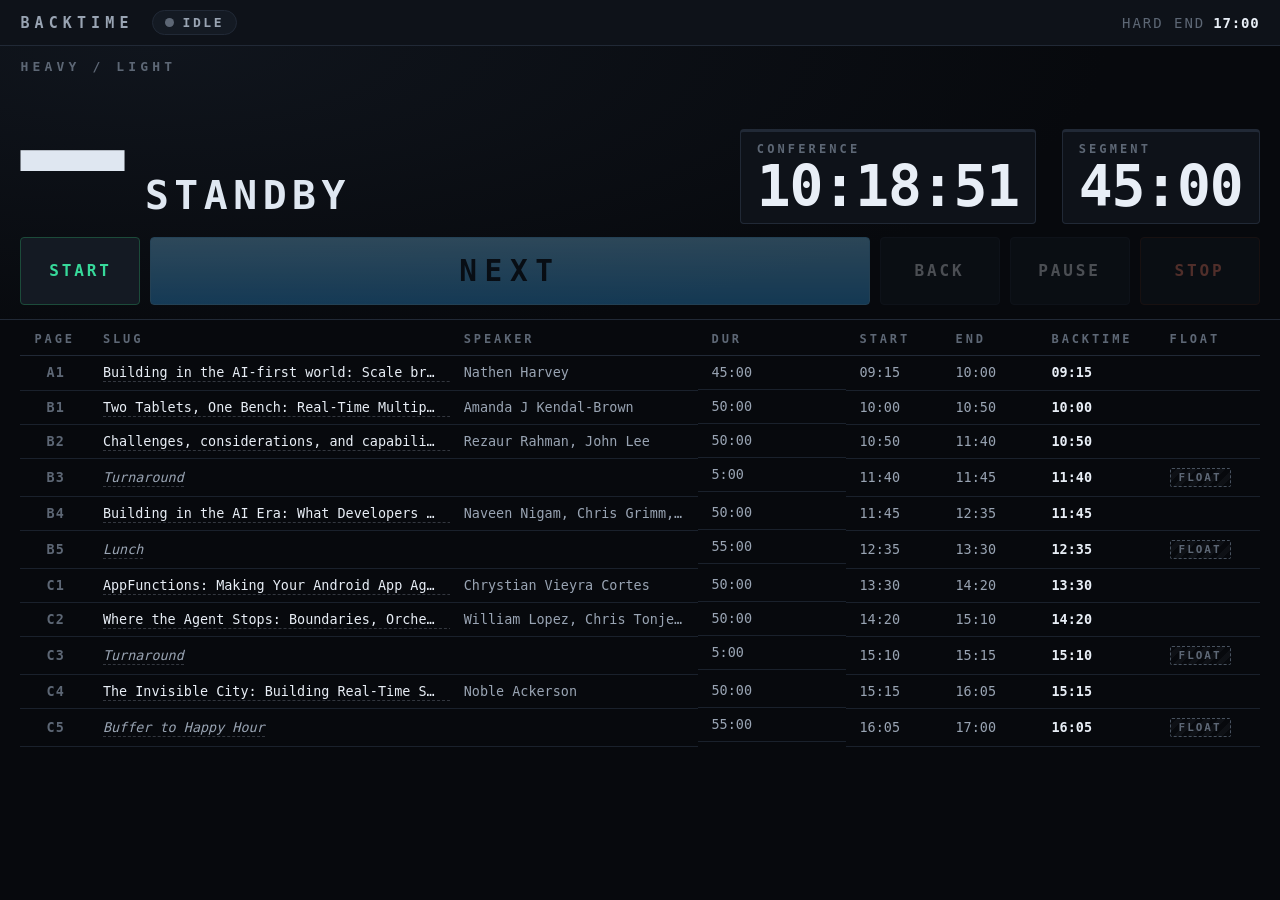
==== index.html @ 15c0866e "Backtime: live run-of-show timing tool for DevFest DC A rundown that back-times from a hard stop and" ====
<!doctype html>
<html lang="en">
<head>
<meta charset="utf-8">
<meta name="viewport" content="width=device-width, initial-scale=1">
<title>Backtime — Live</title>
<link rel="stylesheet" href="app.css">
</head>
<body>

<div class="app">

  <!-- ------------------------------------------------------------ header -->
  <header class="topbar">
    <span class="brand">BACKTIME</span>
    <span class="status-pill" id="status-pill" data-status="idle">IDLE</span>
    <span class="topbar-spacer"></span>
    <span class="hard-end">HARD END<b>17:00</b></span>
  </header>

  <!-- ------------------------------------------------------------- stage -->
  <section class="stage">
    <div class="stage-top">

      <!-- the number a producer reads from across the room -->
      <div class="readout-block">
        <div class="readout-label-row"><span class="eyebrow">HEAVY / LIGHT</span></div>
        <div class="readout" id="readout" data-state="ONTIME">
          <span class="readout-value" id="readout-value">0:00</span>
          <span class="readout-state" id="readout-state">ON TIME</span>
        </div>
      </div>

      <!-- two clocks; negative means over, and they never stop at zero -->
      <div class="clocks">
        <div class="clock" id="clock-conference">
          <div class="clock-head">
            <span class="clock-name">CONFERENCE</span>
            <span class="clock-flag" id="clock-conference-flag" hidden>OVER</span>
          </div>
          <div class="clock-value" id="clock-conference-value">0:00:00</div>
        </div>
        <div class="clock" id="clock-segment">
          <div class="clock-head">
            <span class="clock-name">SEGMENT</span>
            <span class="clock-flag" id="clock-segment-flag" hidden>OVER</span>
          </div>
          <div class="clock-value" id="clock-segment-value">0:00</div>
        </div>
      </div>

    </div>

    <!-- only rendered when vm.recommendation is non-null -->
    <div class="recommendation" id="recommendation" hidden>
      <span class="recommendation-tag" id="recommendation-tag">CUT</span>
      <span class="recommendation-text" id="recommendation-text"></span>
    </div>

    <!-- transport: NEXT is the only control touched while running -->
    <div class="transport">
      <button class="btn btn-go"      id="btn-start" type="button">START</button>
      <button class="btn btn-primary" id="btn-next"  type="button">NEXT</button>
      <button class="btn"             id="btn-back"  type="button">BACK</button>
      <button class="btn"             id="btn-pause" type="button">PAUSE</button>
      <button class="btn btn-danger"  id="btn-stop"  type="button">STOP</button>
    </div>
  </section>

  <!-- ----------------------------------------------------------- rundown -->
  <section class="rundown">
    <table>
      <colgroup>
        <col class="col-page"><col class="col-slug"><col class="col-speaker">
        <col class="col-dur"><col class="col-time"><col class="col-time">
        <col class="col-backtime"><col class="col-float">
      </colgroup>
      <thead>
        <tr>
          <th class="col-page">PAGE</th>
          <th class="col-slug">SLUG</th>
          <th class="col-speaker">SPEAKER</th>
          <th class="col-dur">DUR</th>
          <th class="col-time">START</th>
          <th class="col-time">END</th>
          <th class="col-backtime">BACKTIME</th>
          <th class="col-float">FLOAT</th>
        </tr>
      </thead>
      <tbody id="rundown-body"></tbody>
    </table>
  </section>

</div>

<!-- ---------------------------------------------------------- slug editor -->
<div class="editor-backdrop" id="editor-backdrop" hidden>
  <div class="editor" role="dialog" aria-modal="true" aria-labelledby="editor-title">
    <div class="editor-head">
      <div class="editor-page" id="editor-page">A1</div>
      <h2 class="editor-title" id="editor-title"></h2>
    </div>
    <div class="editor-body">
      <div class="field-label">DESCRIPTION</div>
      <textarea id="editor-text" spellcheck="false"></textarea>
      <div class="field-label" style="margin-top:20px">SPEAKER BIO &mdash; READ ONLY</div>
      <div class="editor-bio" id="editor-bio"></div>
    </div>
    <div class="editor-foot">
      <span class="shortcut-hint"><kbd>Esc</kbd> close &nbsp;&middot;&nbsp; <kbd>&#8984;</kbd><kbd>&#9166;</kbd> save</span>
      <span class="editor-foot-spacer"></span>
      <button class="btn" id="btn-editor-cancel" type="button">CANCEL</button>
      <button class="btn btn-go" id="btn-editor-save" type="button">SAVE</button>
    </div>
  </div>
</div>

<script src="bundle.js"></script>
<script>
/* ==========================================================================
   Backtime — presentation layer.

   THE RULE FOR THIS FILE: it contains zero timing logic. No Date math, no
   duration arithmetic, no back-timing, no delta, no float solving, no
   interval driving real time. Every string below arrives pre-formatted in
   the view model. If you find yourself computing a time here, it belongs
   in lib/timing.js instead.
   ========================================================================== */

/* ------------------------------------------------------------ view model --
   render(vm) takes exactly this shape:

   {
     status: 'idle' | 'running' | 'paused' | 'stopped',
     readout: { text: string, label: string, state: 'HEAVY'|'LIGHT'|'ONTIME' },
     conferenceClock: { text: string, negative: boolean },
     segmentClock:    { text: string, negative: boolean },
     recommendation: null | { sentence: string, covers: boolean },
     rows: Array<{
       page: string, slug: string, speaker: string,
       duration: string, start: string, end: string, backtime: string,
       isFloat: boolean, done: boolean, current: boolean,
       variance: string|null,                 // null unless done
       varianceState: 'over'|'under'|null
     }>,
     editor: null | { page, slug, description, speakerBio }
   }
   -------------------------------------------------------------------------- */

const DEMO_VM = {
  status: 'running',
  readout: { text: '+4:00', label: 'HEAVY', state: 'HEAVY' },
  conferenceClock: { text: '2:34:40', negative: false },
  segmentClock:    { text: '-1:20',   negative: true  },
  recommendation: {
    sentence: 'Drop "Turnaround" → you land at −1:00',
    covers: true
  },
  rows: [
    { page:'A1', slug:'Building in the AI-first world: Scale brilliance, not bottlenecks',
      speaker:'Nathen Harvey', duration:'45:00', start:'09:15', end:'10:00',
      backtime:'09:15', isFloat:false, done:true, current:false,
      variance:'+1:40', varianceState:'over' },
    { page:'B1', slug:'Two Tablets, One Bench: Real-Time Multiplayer at the Edge with Durable Objects and Workers AI',
      speaker:'Amanda J Kendal-Brown', duration:'50:00', start:'10:00', end:'10:50',
      backtime:'10:00', isFloat:false, done:true, current:false,
      variance:'−0:35', varianceState:'under' },
    { page:'B2', slug:'Challenges, considerations, and capabilities in building agentic systems',
      speaker:'Rezaur Rahman, John Lee', duration:'50:00', start:'10:50', end:'11:40',
      backtime:'10:50', isFloat:false, done:true, current:false,
      variance:'+2:10', varianceState:'over' },
    { page:'B3', slug:'Turnaround',
      speaker:'—', duration:'05:00', start:'11:40', end:'11:45',
      backtime:'11:40', isFloat:true, done:true, current:false,
      variance:'+0:25', varianceState:'over' },
    { page:'B4', slug:'Building in the AI Era: What Developers Need to Know About Agents',
      speaker:'Naveen Nigam, Chris Grimm, Andrew Chen', duration:'50:00', start:'11:45', end:'12:35',
      backtime:'11:45', isFloat:false, done:true, current:false,
      variance:'+1:20', varianceState:'over' },
    { page:'B5', slug:'Lunch',
      speaker:'—', duration:'55:00', start:'12:35', end:'13:30',
      backtime:'12:35', isFloat:true, done:true, current:false,
      variance:'−1:00', varianceState:'under' },
    { page:'C1', slug:'AppFunctions: Making Your Android App Agent-Ready',
      speaker:'Chrystian Vieyra Cortes', duration:'50:00', start:'13:30', end:'14:20',
      backtime:'13:30', isFloat:false, done:false, current:true,
      variance:null, varianceState:null },
    { page:'C2', slug:'Where the Agent Stops: Boundaries, Orchestration, and Legacy Systems',
      speaker:'William Lopez, Chris Tonjes, Grace Kim', duration:'50:00', start:'14:20', end:'15:10',
      backtime:'14:20', isFloat:false, done:false, current:false,
      variance:null, varianceState:null },
    { page:'C3', slug:'Turnaround',
      speaker:'—', duration:'05:00', start:'15:10', end:'15:15',
      backtime:'15:10', isFloat:true, done:false, current:false,
      variance:null, varianceState:null },
    { page:'C4', slug:'The Invisible City: Building Real-Time Spatial Agents',
      speaker:'Noble Ackerson', duration:'50:00', start:'15:15', end:'16:05',
      backtime:'15:15', isFloat:false, done:false, current:false,
      variance:null, varianceState:null },
    { page:'C5', slug:'Buffer to Happy Hour',
      speaker:'—', duration:'55:00', start:'16:05', end:'17:00',
      backtime:'16:05', isFloat:true, done:false, current:false,
      variance:null, varianceState:null }
  ],
  editor: null
};

/* ------------------------------------------------------------------- dom -- */

const $ = (id) => document.getElementById(id);

const el = {
  statusPill: $('status-pill'),
  readout: $('readout'),
  readoutValue: $('readout-value'),
  readoutState: $('readout-state'),
  confClock: $('clock-conference'),
  confValue: $('clock-conference-value'),
  confFlag: $('clock-conference-flag'),
  segClock: $('clock-segment'),
  segValue: $('clock-segment-value'),
  segFlag: $('clock-segment-flag'),
  rec: $('recommendation'),
  recTag: $('recommendation-tag'),
  recText: $('recommendation-text'),
  body: $('rundown-body'),
  backdrop: $('editor-backdrop'),
  editorPage: $('editor-page'),
  editorTitle: $('editor-title'),
  editorText: $('editor-text'),
  editorBio: $('editor-bio'),
  btnStart: $('btn-start'),
  btnNext: $('btn-next'),
  btnBack: $('btn-back'),
  btnPause: $('btn-pause'),
  btnStop: $('btn-stop')
};

/* Transport availability per status. Presentation only — the engine decides
   what each button actually does. hidden/disabled/label, nothing else. */
const TRANSPORT = {
  idle:    { start:{show:true,  on:true },  next:{on:false}, back:{on:false}, stop:{on:false}, pause:{on:false, label:'PAUSE',  armed:false} },
  running: { start:{show:false, on:false},  next:{on:true },  back:{on:true }, stop:{on:true }, pause:{on:true,  label:'PAUSE',  armed:false} },
  paused:  { start:{show:false, on:false},  next:{on:false}, back:{on:true }, stop:{on:true }, pause:{on:true,  label:'RESUME', armed:true } },
  stopped: { start:{show:true,  on:true },  next:{on:false}, back:{on:true }, stop:{on:false}, pause:{on:false, label:'PAUSE',  armed:false} }
};

/* ---------------------------------------------------------------- render -- */

let currentVm = null;

/**
 * Paint the whole screen from a fully-computed view model.
 * Full repaint, idempotent, no state of its own beyond `currentVm`.
 * @param {object} vm — see the view-model comment above.
 */
function render(vm) {
  currentVm = vm;

  // status ------------------------------------------------------------------
  el.statusPill.dataset.status = vm.status;
  el.statusPill.textContent = vm.status === 'running' ? 'ON AIR' : vm.status.toUpperCase();

  // readout -----------------------------------------------------------------
  el.readout.dataset.state = vm.readout.state;
  el.readoutValue.textContent = vm.readout.text;
  el.readoutState.textContent = vm.readout.label;

  // clocks ------------------------------------------------------------------
  paintClock(el.confClock, el.confValue, el.confFlag, vm.conferenceClock);
  paintClock(el.segClock,  el.segValue,  el.segFlag,  vm.segmentClock);

  // recommendation ----------------------------------------------------------
  if (vm.recommendation) {
    el.rec.hidden = false;
    el.rec.classList.toggle('is-warning', vm.recommendation.covers === false);
    el.recTag.textContent = vm.recommendation.covers ? 'CUT' : 'NO CUT COVERS';
    el.recText.textContent = vm.recommendation.sentence;
  } else {
    el.rec.hidden = true;
  }

  // transport ---------------------------------------------------------------
  const t = TRANSPORT[vm.status] || TRANSPORT.idle;
  el.btnStart.hidden   = !t.start.show;
  el.btnStart.disabled = !t.start.on;
  el.btnNext.disabled  = !t.next.on;
  el.btnBack.disabled  = !t.back.on;
  el.btnStop.disabled  = !t.stop.on;
  el.btnPause.disabled = !t.pause.on;
  el.btnPause.textContent = t.pause.label;
  el.btnPause.classList.toggle('is-armed', t.pause.armed);

  // rundown -----------------------------------------------------------------
  const frag = document.createDocumentFragment();
  for (const row of vm.rows) frag.appendChild(buildRow(row));
  el.body.replaceChildren(frag);

  // editor ------------------------------------------------------------------
  paintEditor(vm.editor);
}

function paintClock(box, value, flag, clock) {
  box.classList.toggle('is-negative', !!clock.negative);
  flag.hidden = !clock.negative;
  value.textContent = clock.text;
}

function buildRow(row) {
  const tr = document.createElement('tr');
  tr.classList.toggle('is-done', !!row.done);
  tr.classList.toggle('is-float', !!row.isFloat);
  tr.classList.toggle('is-current', !!row.current);

  tr.appendChild(cell('cell-page mono', row.page));

  // SLUG — the only double-clickable cell in the rundown.
  const slug = document.createElement('td');
  slug.className = 'cell-slug';
  const slugSpan = document.createElement('span');
  slugSpan.className = 'slug-target';
  slugSpan.textContent = row.slug;
  slug.appendChild(slugSpan);
  slug.title = row.slug + '  —  double-click to edit';
  slug.ondblclick = () => openEditor(row.page);
  tr.appendChild(slug);

  tr.appendChild(cell('cell-speaker', row.speaker));

  // DUR carries the completed row's variance so the column list stays exact.
  const dur = document.createElement('td');
  dur.className = 'cell-dur mono';
  const durText = document.createElement('span');
  durText.textContent = row.duration;
  dur.appendChild(durText);
  if (row.variance) {
    const v = document.createElement('span');
    v.className = 'chip-var ' + (row.varianceState === 'under' ? 'is-under' : 'is-over');
    v.textContent = row.variance;
    dur.appendChild(v);
  }
  tr.appendChild(dur);

  tr.appendChild(cell('cell-num mono', row.start));
  tr.appendChild(cell('cell-num mono', row.end));
  tr.appendChild(cell('cell-backtime mono', row.backtime));

  const float = document.createElement('td');
  if (row.isFloat) {
    const chip = document.createElement('span');
    chip.className = 'chip-float';
    chip.textContent = 'FLOAT';
    float.appendChild(chip);
  }
  tr.appendChild(float);

  return tr;
}

function cell(className, text) {
  const td = document.createElement('td');
  td.className = className;
  td.textContent = text ?? '';
  return td;
}

function paintEditor(editor) {
  if (!editor) { el.backdrop.hidden = true; return; }
  el.backdrop.hidden = false;
  el.editorPage.textContent = editor.page;
  el.editorTitle.textContent = editor.slug;
  el.editorText.value = editor.description ?? '';
  el.editorBio.textContent = editor.speakerBio || 'No bio on file.';
  el.editorText.focus();
}

/* ------------------------------------------------------------------ stubs --
   Every handler below is a no-op placeholder. The timing engine gets wired
   into these; none of them may grow arithmetic.
   -------------------------------------------------------------------------- */

function onStart() { Backtime.transport.start(); }
function onNext()  { Backtime.transport.next();  }
function onBack()  { Backtime.transport.back();  }   // subsumes UNDO
function onPause() { Backtime.transport.pause(); }   // toggles pause/resume
function onStop()  { Backtime.transport.stop();  }

/** STUB: opens the slug editor for `page`. Engine supplies vm.editor. */
function openEditor(page) {
  Backtime.openEditor(page);
}

/** STUB: closes the slug editor without saving. */
function closeEditor() {
  Backtime.closeEditor();
}

/** STUB: persists the edited description. */
function saveEditor(text) {
  Backtime.saveEditor(text);
}

el.btnStart.addEventListener('click', onStart);
el.btnNext .addEventListener('click', onNext);
el.btnBack .addEventListener('click', onBack);
el.btnPause.addEventListener('click', onPause);
el.btnStop .addEventListener('click', onStop);

$('btn-editor-cancel').addEventListener('click', () => closeEditor());
$('btn-editor-save').addEventListener('click', () => saveEditor(el.editorText.value));
el.backdrop.addEventListener('mousedown', (e) => {
  if (e.target === el.backdrop) closeEditor();
});

document.addEventListener('keydown', (e) => {
  if (el.backdrop.hidden) return;
  if (e.key === 'Escape') { e.preventDefault(); closeEditor(); }
  else if (e.key === 'Enter' && (e.metaKey || e.ctrlKey)) {
    e.preventDefault();
    saveEditor(el.editorText.value);
  }
});

/* Demo copy for the editor stub, lifted from data/rundown.json. */
const DEMO_DESCRIPTIONS = {
  A1: "In an AI-first world, everyone can be a builder. But building is just the beginning. Shipping and running reliable applications that users love is what matters. This session will reveal a critical truth: AI's primary role is that of an amplifier. It magnifies the strengths of high-performing organizations and the dysfunctions of struggling ones. Let's look at how your team can scale brilliance and eliminate bottlenecks, enabling builders everywhere.",
  C1: "Android apps are about to be spoken to, not tapped. AppFunctions exposes an app's capabilities to on-device agents. This session walks the API surface, the manifest work, and the failure modes you hit the first time an agent calls into your app."
};
const DEMO_BIOS = {
  A1: "Nathen Harvey leads the DORA team at Google Cloud. He leverages industry-shaping research to drive product strategy and help organizations improve software delivery speed, stability, and the developer experience. A frequent speaker on DevOps and AI, Nathen co-authored multiple DORA reports and contributed to “97 Things Every Cloud Engineer Should Know” (O’Reilly, 2020).",
  C1: "Chrystian Vieyra Cortes is a mobile engineer at Thomson Reuters working on agent-ready Android surfaces."
};

/* --------------------------------------------------------------- bootstrap */

Backtime.init(render);   // engine drives render() on a 250ms tick

// Exposed so the engine (and a console poke) can drive the same entry point.
window.render = render;
</script>

</body>
</html>
---- app.css ----
/* ==========================================================================
   Backtime — presentation layer only.
   No timing logic lives in this project's CSS or in index.html; every number
   on screen arrives pre-formatted in the view model.
   ========================================================================== */

:root {
  --bg:        #07090d;
  --panel:     #0e1219;
  --panel-2:   #141a23;
  --line:      #212936;
  --line-soft: #1a212c;

  --ink:       #e8eef6;
  --ink-dim:   #99a4b3;
  --ink-faint: #5d6775;

  --heavy:     #ff5b3c;
  --heavy-dim: #f7856d;
  --light:     #4cb2ff;
  --light-dim: #8fcdff;
  --ontime:    #dfe7f1;

  --over:      #ff6a51;
  --under:     #37d99a;

  --current:   #ffcf4a;
  --focus:     #6fa8ff;

  --mono: ui-monospace, "SF Mono", SFMono-Regular, Menlo, Monaco,
          "Cascadia Mono", "Roboto Mono", Consolas, monospace;
  --sans: -apple-system, BlinkMacSystemFont, "Segoe UI", Inter, Roboto,
          Helvetica, Arial, sans-serif;

  --gutter: clamp(14px, 1.6vw, 28px);
}

* { box-sizing: border-box; }

html, body {
  height: 100%;
  margin: 0;
}

body {
  background: var(--bg);
  color: var(--ink);
  font-family: var(--sans);
  font-size: 16px;
  -webkit-font-smoothing: antialiased;
  overflow: hidden;
}

/* Every digit on screen is tabular so nothing jitters as it ticks. */
.num, .mono, table, .clock-value, .readout-value {
  font-family: var(--mono);
  font-variant-numeric: tabular-nums;
  font-feature-settings: "tnum" 1, "zero" 1;
}

/* ---------------------------------------------------------------- shell -- */

.app {
  height: 100vh;
  display: grid;
  grid-template-rows: auto auto 1fr;
  min-height: 0;
}

/* --------------------------------------------------------------- header -- */

.topbar {
  display: flex;
  align-items: center;
  gap: 18px;
  padding: 10px var(--gutter);
  border-bottom: 1px solid var(--line);
  background: var(--panel);
}

.brand {
  font-family: var(--mono);
  font-size: 15px;
  font-weight: 700;
  letter-spacing: 0.34em;
  color: var(--ink-dim);
}

.status-pill {
  font-family: var(--mono);
  font-size: 13px;
  font-weight: 700;
  letter-spacing: 0.2em;
  padding: 4px 12px;
  border: 1px solid var(--line);
  border-radius: 999px;
  color: var(--ink-dim);
  background: var(--panel-2);
  display: inline-flex;
  align-items: center;
  gap: 9px;
}

.status-pill::before {
  content: "";
  width: 9px; height: 9px;
  border-radius: 50%;
  background: var(--ink-faint);
}

.status-pill[data-status="running"] { color: var(--under); border-color: #1f5f47; }
.status-pill[data-status="running"]::before { background: var(--under); }
.status-pill[data-status="paused"]  { color: var(--current); border-color: #5c4a12; }
.status-pill[data-status="paused"]::before  { background: var(--current); }
.status-pill[data-status="stopped"] { color: var(--heavy); border-color: #5c2a1e; }
.status-pill[data-status="stopped"]::before { background: var(--heavy); }

.topbar-spacer { flex: 1; }

.hard-end {
  font-family: var(--mono);
  font-size: 14px;
  letter-spacing: 0.14em;
  color: var(--ink-faint);
}
.hard-end b {
  color: var(--ink);
  font-weight: 700;
  margin-left: 8px;
  letter-spacing: 0.06em;
}

/* ---------------------------------------------------------------- stage -- */

.stage {
  padding: clamp(10px, 1.4vh, 22px) var(--gutter) clamp(12px, 1.6vh, 20px);
  border-bottom: 1px solid var(--line);
  background:
    radial-gradient(120% 180% at 12% 0%, #10151d 0%, var(--bg) 62%);
}

.stage-top {
  display: grid;
  grid-template-columns: minmax(0, 1fr) auto;
  gap: clamp(16px, 3vw, 56px);
  align-items: end;
}

/* -------------------------------------------------------------- readout -- */

.readout-label-row {
  display: flex;
  align-items: baseline;
  gap: 12px;
  margin-bottom: 2px;
}

.eyebrow {
  font-family: var(--mono);
  font-size: 13px;
  font-weight: 700;
  letter-spacing: 0.32em;
  color: var(--ink-faint);
}

.readout {
  display: flex;
  align-items: baseline;
  gap: clamp(12px, 2vw, 34px);
  line-height: 0.86;
}

.readout-value {
  font-size: clamp(72px, 13.5vw, 190px);
  font-weight: 700;
  letter-spacing: -0.03em;
  line-height: 0.86;
}

.readout-state {
  font-family: var(--mono);
  font-size: clamp(20px, 3.1vw, 46px);
  font-weight: 700;
  letter-spacing: 0.14em;
  padding-bottom: clamp(4px, 0.9vw, 14px);
  white-space: nowrap;
}

.readout[data-state="HEAVY"]  .readout-value,
.readout[data-state="HEAVY"]  .readout-state  { color: var(--heavy); }
.readout[data-state="LIGHT"]  .readout-value,
.readout[data-state="LIGHT"]  .readout-state  { color: var(--light); }
.readout[data-state="ONTIME"] .readout-value,
.readout[data-state="ONTIME"] .readout-state  { color: var(--ontime); }

.readout[data-state="HEAVY"] .readout-value  { text-shadow: 0 0 60px rgba(255, 91, 60, 0.28); }
.readout[data-state="LIGHT"] .readout-value  { text-shadow: 0 0 60px rgba(76, 178, 255, 0.24); }

/* ------------------------------------------------------- recommendation -- */

.recommendation {
  margin-top: clamp(8px, 1.2vh, 16px);
  display: flex;
  align-items: center;
  gap: 14px;
  padding: 11px 18px;
  border-left: 5px solid var(--heavy);
  background: rgba(255, 91, 60, 0.08);
  border-radius: 3px;
  max-width: 100%;
}

.recommendation[hidden] { display: none; }

.recommendation-tag {
  font-family: var(--mono);
  font-size: 12px;
  font-weight: 700;
  letter-spacing: 0.22em;
  color: var(--heavy);
  flex: none;
}

.recommendation-text {
  font-size: clamp(17px, 1.7vw, 27px);
  font-weight: 600;
  color: var(--ink);
  letter-spacing: -0.005em;
}

/* covers:false — the cut does not close the gap. Loud, and unmistakably not a plan. */
.recommendation.is-warning {
  border-left-color: var(--current);
  background: rgba(255, 207, 74, 0.1);
}
.recommendation.is-warning .recommendation-tag { color: var(--current); }
.recommendation.is-warning .recommendation-text { color: var(--current); }

/* --------------------------------------------------------------- clocks -- */

.clocks {
  display: flex;
  gap: clamp(14px, 2vw, 34px);
}

.clock {
  min-width: clamp(150px, 15vw, 260px);
  padding: 10px 16px 8px;
  border: 1px solid var(--line);
  border-top: 3px solid var(--line);
  border-radius: 4px;
  background: var(--panel);
}

.clock-head {
  display: flex;
  align-items: center;
  justify-content: space-between;
  gap: 10px;
  margin-bottom: 2px;
}

.clock-name {
  font-family: var(--mono);
  font-size: 12px;
  font-weight: 700;
  letter-spacing: 0.26em;
  color: var(--ink-faint);
}

.clock-flag {
  font-family: var(--mono);
  font-size: 11px;
  font-weight: 700;
  letter-spacing: 0.18em;
  color: var(--over);
  border: 1px solid var(--over);
  border-radius: 2px;
  padding: 1px 5px;
}
.clock-flag[hidden] { display: none; }

.clock-value {
  font-size: clamp(30px, 4.4vw, 62px);
  font-weight: 700;
  letter-spacing: -0.02em;
  line-height: 1.02;
  color: var(--ink);
  white-space: nowrap;
}

/* Negative = over. The clock never freezes at zero; it goes red and keeps counting. */
.clock.is-negative { border-top-color: var(--over); background: rgba(255, 106, 81, 0.07); }
.clock.is-negative .clock-value { color: var(--over); }
.clock.is-negative .clock-name  { color: var(--heavy-dim); }

/* ------------------------------------------------------------ transport -- */

.transport {
  margin-top: clamp(10px, 1.4vh, 18px);
  display: flex;
  align-items: stretch;
  gap: 10px;
}

.btn {
  font-family: var(--mono);
  font-size: 16px;
  font-weight: 700;
  letter-spacing: 0.18em;
  color: var(--ink);
  background: var(--panel-2);
  border: 1px solid var(--line);
  border-radius: 4px;
  padding: 14px 22px;
  min-width: 120px;
  cursor: pointer;
  transition: background 90ms linear, border-color 90ms linear;
}

.btn:hover:not(:disabled) { background: #1d2531; border-color: #33404f; }
.btn:active:not(:disabled) { transform: translateY(1px); }
.btn:focus-visible { outline: 3px solid var(--focus); outline-offset: 2px; }

.btn:disabled {
  opacity: 0.3;
  cursor: not-allowed;
}

.btn[hidden] { display: none; }

/* NEXT is the only control touched while running. It dominates the bar. */
.btn-primary {
  flex: 1;
  font-size: clamp(20px, 2.3vw, 32px);
  letter-spacing: 0.26em;
  padding: 16px 28px;
  color: #06131f;
  background: linear-gradient(180deg, #7fd0ff 0%, #33a6f5 100%);
  border-color: #62bdf3;
  box-shadow: 0 0 0 1px rgba(0,0,0,0.4), 0 10px 30px -12px rgba(51, 166, 245, 0.7);
}
.btn-primary:hover:not(:disabled) {
  background: linear-gradient(180deg, #9adcff 0%, #48b3ff 100%);
  border-color: #8ed3ff;
}
.btn-primary:disabled { box-shadow: none; }

.btn-danger { color: var(--heavy-dim); border-color: #40241d; }
.btn-danger:hover:not(:disabled) { background: #2a1712; border-color: #6b3527; }

.btn-go { color: var(--under); border-color: #1c4b3a; }
.btn-go:hover:not(:disabled) { background: #10261e; border-color: #2c7a5e; }

.btn.is-armed { color: var(--current); border-color: #5c4a12; background: #241d07; }

/* -------------------------------------------------------------- rundown -- */

.rundown {
  min-height: 0;
  overflow: auto;
  padding: 0 var(--gutter) var(--gutter);
}

table {
  width: 100%;
  border-collapse: collapse;
  font-size: clamp(13px, 1.05vw, 17px);
}

thead th {
  position: sticky;
  top: 0;
  z-index: 2;
  text-align: left;
  font-size: 12px;
  font-weight: 700;
  letter-spacing: 0.24em;
  color: var(--ink-faint);
  background: var(--bg);
  padding: 12px 14px 9px;
  border-bottom: 1px solid var(--line);
  white-space: nowrap;
}

tbody td {
  padding: 9px 14px;
  border-bottom: 1px solid var(--line-soft);
  white-space: nowrap;
  color: var(--ink-dim);
}

.col-page     { width: 68px; }
.col-slug     { width: auto; min-width: 220px; }
.col-speaker  { width: 20%; max-width: 0; }
.col-dur      { width: 148px; }
.col-time     { width: 96px; }
.col-backtime { width: 118px; }
.col-float    { width: 104px; }

.cell-page {
  color: var(--ink-faint);
  font-weight: 700;
  letter-spacing: 0.08em;
  position: relative;
  padding-left: 26px;
}

.cell-slug, .cell-speaker {
  overflow: hidden;
  text-overflow: ellipsis;
  max-width: 0;
}

.cell-slug { color: var(--ink); font-weight: 500; }

.cell-dur { display: flex; gap: 10px; align-items: baseline; justify-content: space-between; }

.cell-num { text-align: left; }

.cell-backtime { color: var(--ink); font-weight: 700; }

/* The slug cell is the only editable cell in the rundown. */
.slug-target {
  cursor: text;
  border-bottom: 1px dashed rgba(153, 164, 179, 0.3);
  padding-bottom: 1px;
}
tbody tr:hover .slug-target { border-bottom-color: var(--focus); color: #fff; }

/* float chip — reads as droppable: dashed, dimmer, never solid. */
.chip-float {
  display: inline-block;
  font-family: var(--mono);
  font-size: 11px;
  font-weight: 700;
  letter-spacing: 0.18em;
  color: var(--ink-faint);
  border: 1px dashed #48525f;
  border-radius: 2px;
  padding: 2px 8px;
  background: repeating-linear-gradient(
    -45deg, transparent 0 5px, rgba(153, 164, 179, 0.05) 5px 10px);
}

.chip-var {
  font-family: var(--mono);
  font-variant-numeric: tabular-nums;
  font-size: 12px;
  font-weight: 700;
  letter-spacing: 0.04em;
  padding: 1px 7px;
  border-radius: 2px;
}
.chip-var.is-over  { color: var(--over);  background: rgba(255, 106, 81, 0.14); }
.chip-var.is-under { color: var(--under); background: rgba(55, 217, 154, 0.13); }

/* done rows recede — they are history, not the decision. */
tr.is-done td { color: var(--ink-faint); opacity: 0.62; }
tr.is-done .cell-slug { color: var(--ink-faint); font-weight: 400; }
tr.is-done .cell-backtime { color: var(--ink-faint); font-weight: 400; }

/* float rows read as droppable across the whole row. */
tr.is-float .cell-slug { color: var(--ink-dim); font-style: italic; }

/* the current row is unmissable. */
tr.is-current td {
  background: rgba(255, 207, 74, 0.13);
  border-bottom: 1px solid #6b560f;
  border-top: 1px solid #6b560f;
  color: var(--ink);
  opacity: 1;
  padding-top: 13px;
  padding-bottom: 13px;
}
tr.is-current td:first-child { box-shadow: inset 5px 0 0 var(--current); }
tr.is-current .cell-slug {
  color: #fff;
  font-weight: 700;
  font-style: normal;
  font-size: 1.08em;
}
tr.is-current .cell-page { color: var(--current); }
tr.is-current .cell-backtime { color: var(--current); }
tr.is-current .cell-page::before {
  content: "\25B6";
  position: absolute;
  left: 8px;
  color: var(--current);
  font-size: 0.85em;
}

/* --------------------------------------------------------------- editor -- */

.editor-backdrop {
  position: fixed;
  inset: 0;
  z-index: 50;
  display: flex;
  align-items: center;
  justify-content: center;
  padding: 5vh 4vw;
  background: rgba(3, 5, 8, 0.78);
}
.editor-backdrop[hidden] { display: none; }

.editor {
  width: min(940px, 100%);
  max-height: 90vh;
  display: flex;
  flex-direction: column;
  background: var(--panel);
  border: 1px solid #2c3644;
  border-radius: 6px;
  box-shadow: 0 40px 100px -20px rgba(0,0,0,0.9);
}

.editor-head {
  padding: 18px 24px 14px;
  border-bottom: 1px solid var(--line);
}

.editor-page {
  font-family: var(--mono);
  font-size: 12px;
  font-weight: 700;
  letter-spacing: 0.26em;
  color: var(--ink-faint);
}

.editor-title {
  margin: 6px 0 0;
  font-size: clamp(20px, 2.2vw, 30px);
  font-weight: 700;
  line-height: 1.15;
  color: var(--ink);
}

.editor-body {
  padding: 18px 24px;
  overflow: auto;
  min-height: 0;
}

.field-label {
  font-family: var(--mono);
  font-size: 12px;
  font-weight: 700;
  letter-spacing: 0.24em;
  color: var(--ink-faint);
  margin-bottom: 8px;
}

#editor-text {
  display: block;
  width: 100%;
  min-height: 190px;
  resize: vertical;
  font-family: var(--sans);
  font-size: 16px;
  line-height: 1.5;
  color: var(--ink);
  background: #080b10;
  border: 1px solid var(--line);
  border-radius: 4px;
  padding: 14px 16px;
}
#editor-text:focus { outline: 2px solid var(--focus); outline-offset: 1px; }

.editor-bio {
  margin-top: 20px;
  padding: 14px 16px;
  border-left: 3px solid var(--line);
  background: var(--panel-2);
  border-radius: 0 3px 3px 0;
  font-size: 14px;
  line-height: 1.55;
  color: var(--ink-dim);
  max-height: 22vh;
  overflow: auto;
}

.editor-foot {
  display: flex;
  align-items: center;
  gap: 14px;
  padding: 13px 24px;
  border-top: 1px solid var(--line);
}

.shortcut-hint {
  font-family: var(--mono);
  font-size: 12.5px;
  letter-spacing: 0.06em;
  color: var(--ink-faint);
}
.shortcut-hint kbd {
  font-family: var(--mono);
  font-size: 12px;
  color: var(--ink);
  background: #1b222d;
  border: 1px solid #303a49;
  border-bottom-width: 2px;
  border-radius: 3px;
  padding: 1px 6px;
  margin: 0 2px;
}

.editor-foot-spacer { flex: 1; }
.editor-foot .btn { min-width: 108px; padding: 10px 18px; font-size: 14px; }

/* --------------------------------------------------------------- narrow -- */

@media (max-width: 1080px) {
  .stage-top { grid-template-columns: 1fr; align-items: start; }
  .clocks { justify-content: flex-start; }
  .col-speaker, .cell-speaker { display: none; }
}
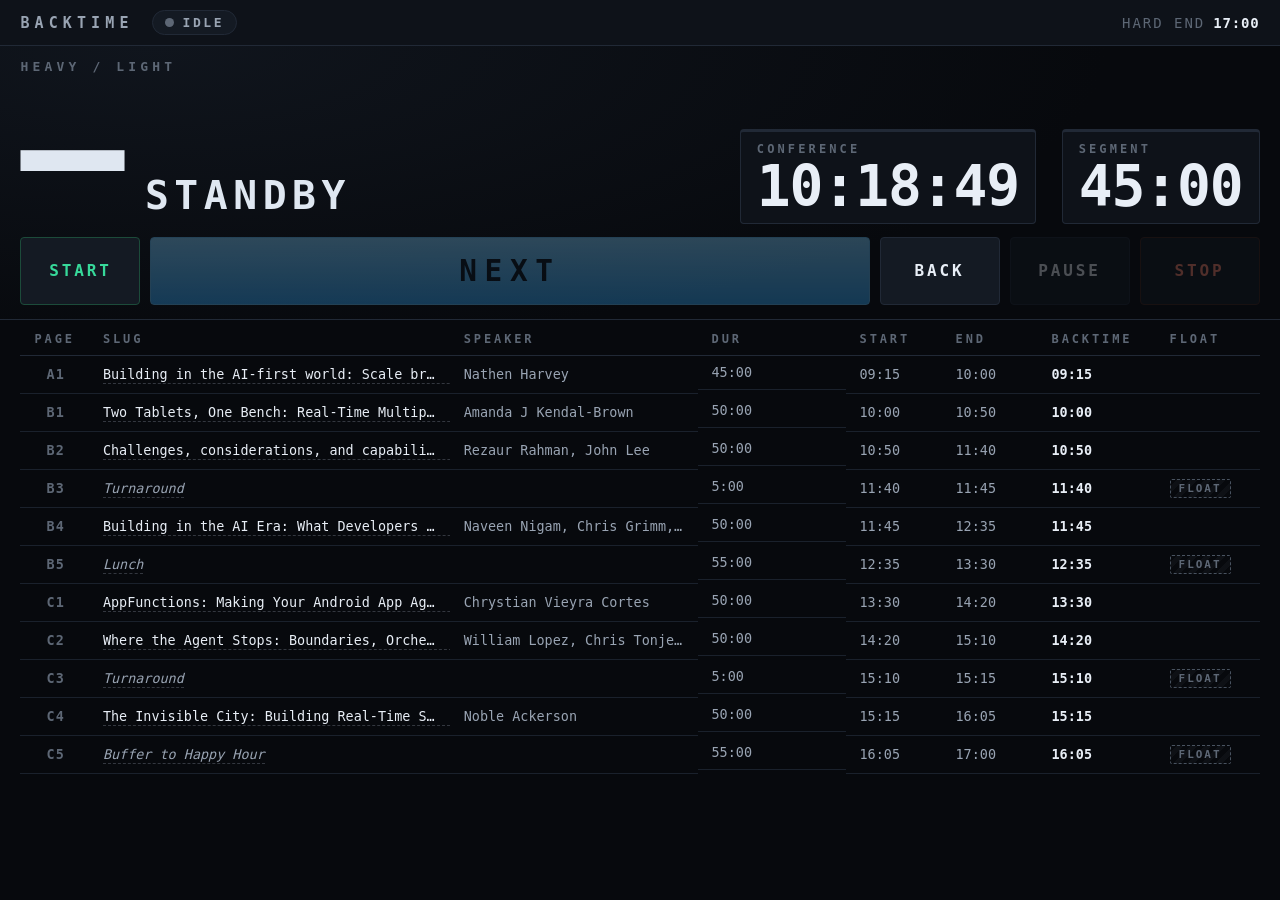
==== commit f47260c0: "Float rows live: click the FLOAT cell to mark a segment droppable Out of the box only the four deriv" ====
--- a/index.html
+++ b/index.html
@@ -239,7 +239,9 @@
 /* Transport availability per status. Presentation only — the engine decides
    what each button actually does. hidden/disabled/label, nothing else. */
 const TRANSPORT = {
-  idle:    { start:{show:true,  on:true },  next:{on:false}, back:{on:false}, stop:{on:false}, pause:{on:false, label:'PAUSE',  armed:false} },
+  // BACK stays live in idle: floats get marked during prep, before START, and a
+  // mis-click there must be undoable. With an empty history it is a no-op.
+  idle:    { start:{show:true,  on:true },  next:{on:false}, back:{on:true }, stop:{on:false}, pause:{on:false, label:'PAUSE',  armed:false} },
   running: { start:{show:false, on:false},  next:{on:true },  back:{on:true }, stop:{on:true }, pause:{on:true,  label:'PAUSE',  armed:false} },
   paused:  { start:{show:false, on:false},  next:{on:false}, back:{on:true }, stop:{on:true }, pause:{on:true,  label:'RESUME', armed:true } },
   stopped: { start:{show:true,  on:true },  next:{on:false}, back:{on:true }, stop:{on:false}, pause:{on:false, label:'PAUSE',  armed:false} }
@@ -346,12 +348,16 @@
   tr.appendChild(cell('cell-backtime mono', row.backtime));
 
   const float = document.createElement('td');
-  if (row.isFloat) {
-    const chip = document.createElement('span');
-    chip.className = 'chip-float';
-    chip.textContent = 'FLOAT';
-    float.appendChild(chip);
-  }
+  float.className = 'cell-float';
+  const chip = document.createElement('span');
+  chip.className = row.isFloat ? 'chip-float' : 'chip-float chip-float-off';
+  chip.textContent = 'FLOAT';
+  chip.title = row.isFloat
+    ? 'Droppable when heavy — click to unmark'
+    : 'Click to mark droppable';
+  // single click toggles (the SLUG cell owns double-click; keep them distinct)
+  float.onclick = () => Backtime.toggleFloat(row.page);
+  float.appendChild(chip);
   tr.appendChild(float);
 
   return tr;
--- a/app.css
+++ b/app.css
@@ -616,3 +616,15 @@
   .clocks { justify-content: flex-start; }
   .col-speaker, .cell-speaker { display: none; }
 }
+
+/* --- live float toggle -------------------------------------------------- */
+.cell-float { cursor: pointer; user-select: none; }
+.chip-float-off {
+  opacity: 0;
+  border-style: dashed;
+  background: none;
+  transition: opacity .12s ease;
+}
+tr:hover .chip-float-off { opacity: .38; }
+.cell-float:hover .chip-float-off { opacity: .75; }
+.cell-float:hover .chip-float { filter: brightness(1.35); }
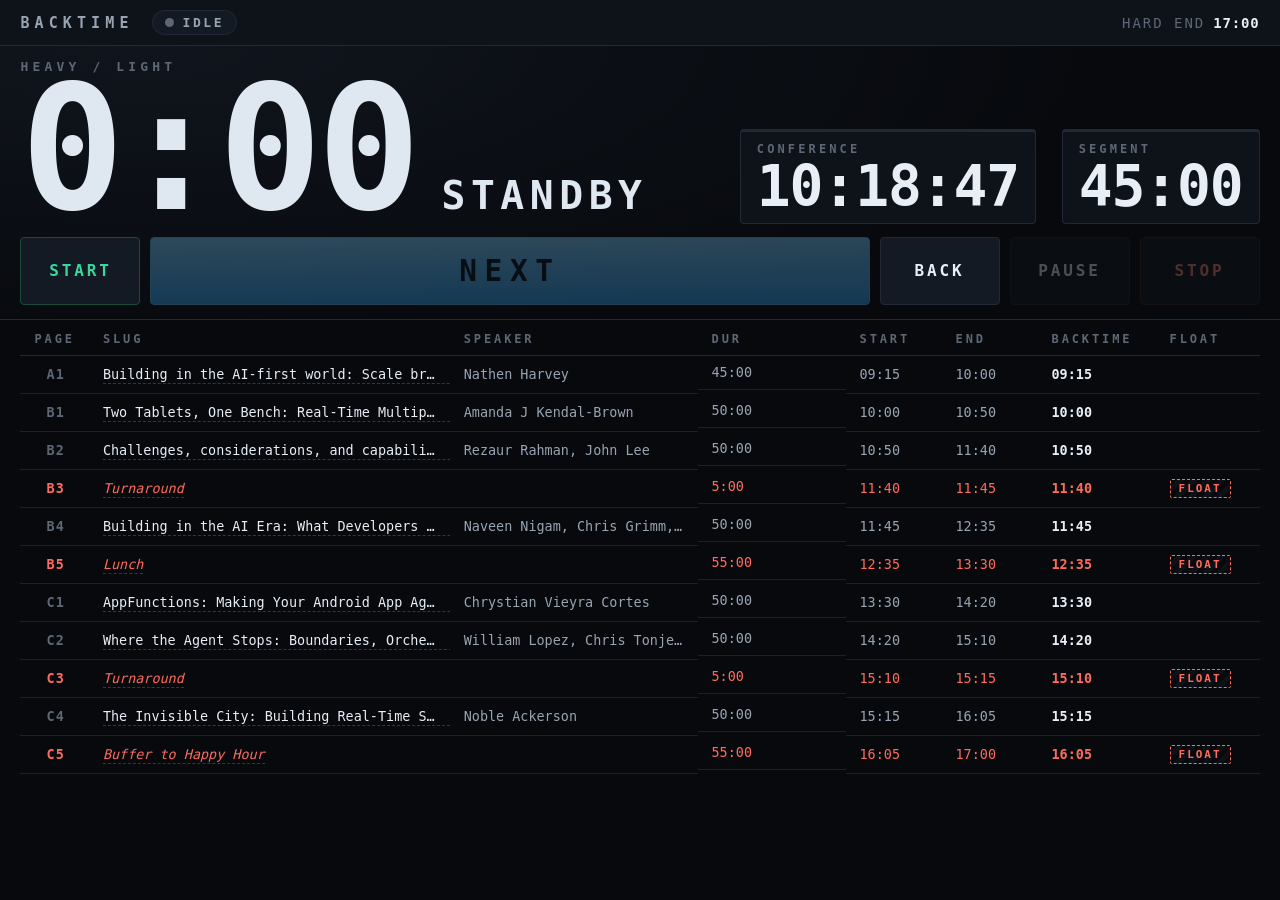
==== commit 00a38879: "Editable start times, and floated rows read red Start times   Double-click a START cell to retime a " ====
--- a/index.html
+++ b/index.html
@@ -294,9 +294,14 @@
   el.btnPause.classList.toggle('is-armed', t.pause.armed);
 
   // rundown -----------------------------------------------------------------
-  const frag = document.createDocumentFragment();
-  for (const row of vm.rows) frag.appendChild(buildRow(row));
-  el.body.replaceChildren(frag);
+  // The engine repaints ~4x/second. Rebuilding the body while a START cell is being
+  // edited would rip the <input> out from under the cursor mid-keystroke, so the table
+  // holds still until the edit settles. Readout and clocks above keep ticking.
+  if (!inlineEditOpen) {
+    const frag = document.createDocumentFragment();
+    for (const row of vm.rows) frag.appendChild(buildRow(row));
+    el.body.replaceChildren(frag);
+  }
 
   // editor ------------------------------------------------------------------
   paintEditor(vm.editor);
@@ -343,7 +348,10 @@
   }
   tr.appendChild(dur);
 
-  tr.appendChild(cell('cell-num mono', row.start));
+  const startTd = cell('cell-num mono cell-start', row.start);
+  startTd.title = 'Double-click to change the start time';
+  startTd.ondblclick = () => beginStartEdit(startTd, row.page, row.start);
+  tr.appendChild(startTd);
   tr.appendChild(cell('cell-num mono', row.end));
   tr.appendChild(cell('cell-backtime mono', row.backtime));
 
@@ -363,6 +371,53 @@
   return tr;
 }
 
+/**
+ * Swap a START cell for an input. Enter commits, Esc cancels, blur commits.
+ * A rejected value keeps the input up with the reason in the tooltip, rather
+ * than silently snapping back to the old time.
+ */
+let inlineEditOpen = false;   // true while a START cell owns the keyboard
+
+function beginStartEdit(td, page, current) {
+  if (td.querySelector('input')) return;
+  inlineEditOpen = true;
+  const input = document.createElement('input');
+  input.className = 'start-input mono';
+  input.value = current;
+  input.setAttribute('aria-label', 'Start time for ' + page);
+  td.textContent = '';
+  td.appendChild(input);
+  input.focus();
+  input.select();
+
+  let settled = false;
+  const commit = () => {
+    if (settled) return;
+    // Claim the commit BEFORE calling in: a successful edit repaints, which detaches this
+    // input and fires blur -> commit() again. Without the up-front claim that second pass
+    // applies the edit twice and pushes two history entries, so BACK only undoes half of it.
+    settled = true;
+    inlineEditOpen = false;       // release the table before the repaint lands
+    const err = Backtime.setStart(page, input.value);
+    if (err) {
+      settled = false;            // rejected: stay in edit mode and let them retry
+      inlineEditOpen = true;
+      td.classList.add('cell-start-error');
+      input.title = err;
+      input.focus();
+    }
+  };
+  const cancel = () => { if (settled) return; settled = true; inlineEditOpen = false; render(currentVm); };
+
+  input.addEventListener('keydown', (e) => {
+    e.stopPropagation();          // keep Esc away from the editor-modal handler
+    if (e.key === 'Enter') { e.preventDefault(); commit(); }
+    else if (e.key === 'Escape') { e.preventDefault(); cancel(); }
+  });
+  input.addEventListener('input', () => td.classList.remove('cell-start-error'));
+  input.addEventListener('blur', commit);
+}
+
 function cell(className, text) {
   const td = document.createElement('td');
   td.className = className;
--- a/app.css
+++ b/app.css
@@ -461,7 +461,11 @@
 tr.is-done .cell-backtime { color: var(--ink-faint); font-weight: 400; }
 
 /* float rows read as droppable across the whole row. */
-tr.is-float .cell-slug { color: var(--ink-dim); font-style: italic; }
+/* A floated row reads red across the whole line: it is the thing that dies when you
+   go heavy, and that should be obvious from across the room. */
+tr.is-float td { color: var(--float-red, #ff6b5e); }
+tr.is-float .cell-slug { color: var(--float-red, #ff6b5e); font-style: italic; }
+tr.is-float .chip-float { color: var(--float-red, #ff6b5e); border-color: var(--float-red, #ff6b5e); }
 
 /* the current row is unmissable. */
 tr.is-current td {
@@ -628,3 +632,20 @@
 tr:hover .chip-float-off { opacity: .38; }
 .cell-float:hover .chip-float-off { opacity: .75; }
 .cell-float:hover .chip-float { filter: brightness(1.35); }
+
+/* --- editable start time ------------------------------------------------ */
+.cell-start { cursor: cell; }
+.cell-start:hover { text-decoration: underline dashed rgba(255, 255, 255, .35); text-underline-offset: 3px; }
+.start-input {
+  width: 6ch;
+  padding: 1px 3px;
+  font: inherit;
+  font-variant-numeric: tabular-nums;
+  color: #fff;
+  background: #10151c;
+  border: 1px solid #ffcf4a;
+  border-radius: 3px;
+  outline: none;
+  text-align: inherit;
+}
+.cell-start-error .start-input { border-color: #ff5b4a; background: #2a1210; }
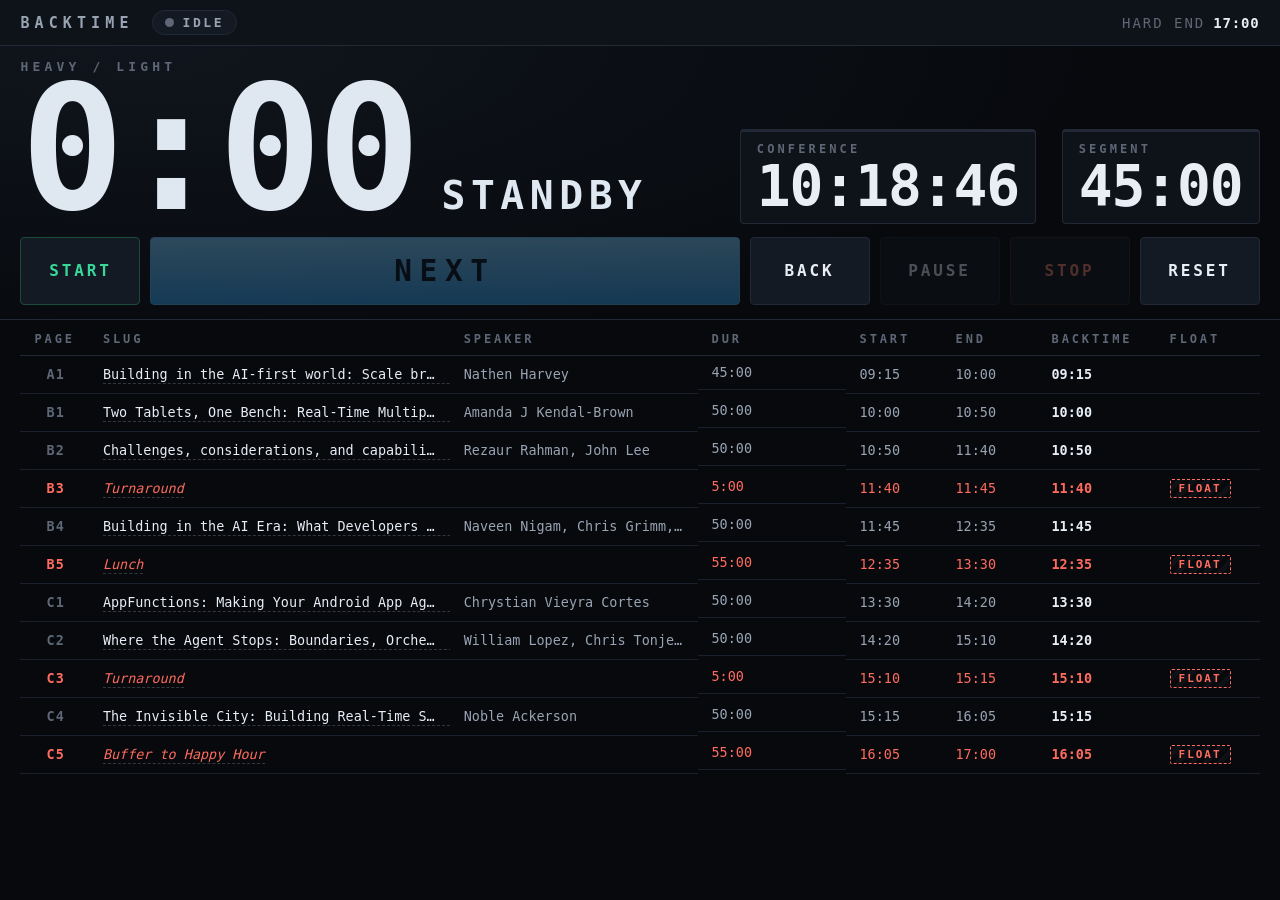
==== commit 82a8b776: "RESET button: clear the run, keep the prep "Reset the timing bar" has two readings and they differ i" ====
--- a/index.html
+++ b/index.html
@@ -64,6 +64,7 @@
       <button class="btn"             id="btn-back"  type="button">BACK</button>
       <button class="btn"             id="btn-pause" type="button">PAUSE</button>
       <button class="btn btn-danger"  id="btn-stop"  type="button">STOP</button>
+      <button class="btn"             id="btn-reset" type="button">RESET</button>
     </div>
   </section>
 
@@ -233,7 +234,8 @@
   btnNext: $('btn-next'),
   btnBack: $('btn-back'),
   btnPause: $('btn-pause'),
-  btnStop: $('btn-stop')
+  btnStop: $('btn-stop'),
+  btnReset: $('btn-reset')
 };
 
 /* Transport availability per status. Presentation only — the engine decides
@@ -241,10 +243,10 @@
 const TRANSPORT = {
   // BACK stays live in idle: floats get marked during prep, before START, and a
   // mis-click there must be undoable. With an empty history it is a no-op.
-  idle:    { start:{show:true,  on:true },  next:{on:false}, back:{on:true }, stop:{on:false}, pause:{on:false, label:'PAUSE',  armed:false} },
-  running: { start:{show:false, on:false},  next:{on:true },  back:{on:true }, stop:{on:true }, pause:{on:true,  label:'PAUSE',  armed:false} },
-  paused:  { start:{show:false, on:false},  next:{on:false}, back:{on:true }, stop:{on:true }, pause:{on:true,  label:'RESUME', armed:true } },
-  stopped: { start:{show:true,  on:true },  next:{on:false}, back:{on:true }, stop:{on:false}, pause:{on:false, label:'PAUSE',  armed:false} }
+  idle:    { start:{show:true,  on:true },  next:{on:false}, back:{on:true }, stop:{on:false}, pause:{on:false, label:'PAUSE',  armed:false}, reset:{on:true} },
+  running: { start:{show:false, on:false},  next:{on:true },  back:{on:true }, stop:{on:true }, pause:{on:true,  label:'PAUSE',  armed:false}, reset:{on:true} },
+  paused:  { start:{show:false, on:false},  next:{on:false}, back:{on:true }, stop:{on:true }, pause:{on:true,  label:'RESUME', armed:true }, reset:{on:true} },
+  stopped: { start:{show:true,  on:true },  next:{on:false}, back:{on:true }, stop:{on:false}, pause:{on:false, label:'PAUSE',  armed:false}, reset:{on:true} }
 };
 
 /* ---------------------------------------------------------------- render -- */
@@ -292,6 +294,7 @@
   el.btnPause.disabled = !t.pause.on;
   el.btnPause.textContent = t.pause.label;
   el.btnPause.classList.toggle('is-armed', t.pause.armed);
+  el.btnReset.disabled = !(t.reset && t.reset.on);
 
   // rundown -----------------------------------------------------------------
   // The engine repaints ~4x/second. Rebuilding the body while a START cell is being
@@ -445,6 +448,9 @@
 function onBack()  { Backtime.transport.back();  }   // subsumes UNDO
 function onPause() { Backtime.transport.pause(); }   // toggles pause/resume
 function onStop()  { Backtime.transport.stop();  }
+// Clears actuals and returns to standby. Keeps schedule edits, floats and
+// descriptions -- and BACK undoes it, so it needs no confirm dialog.
+function onReset() { Backtime.resetRun(); }
 
 /** STUB: opens the slug editor for `page`. Engine supplies vm.editor. */
 function openEditor(page) {
@@ -466,6 +472,7 @@
 el.btnBack .addEventListener('click', onBack);
 el.btnPause.addEventListener('click', onPause);
 el.btnStop .addEventListener('click', onStop);
+el.btnReset.addEventListener('click', onReset);
 
 $('btn-editor-cancel').addEventListener('click', () => closeEditor());
 $('btn-editor-save').addEventListener('click', () => saveEditor(el.editorText.value));
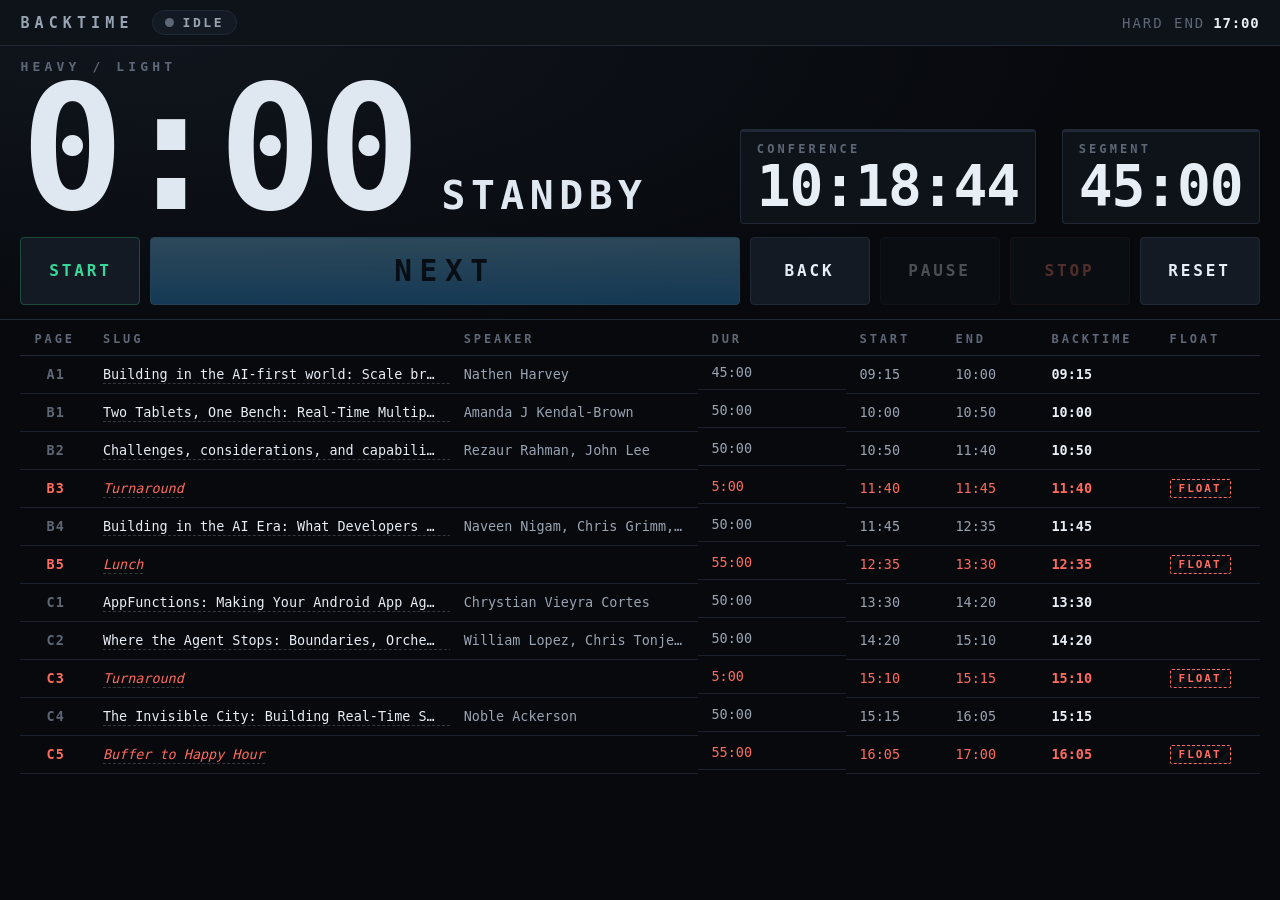
==== commit dc17e850: "Add TV favicon A broadcast monitor: antenna, amber screen, control knobs, on the same dark rounded g" ====
--- a/index.html
+++ b/index.html
@@ -4,6 +4,9 @@
 <meta charset="utf-8">
 <meta name="viewport" content="width=device-width, initial-scale=1">
 <title>Backtime — Live</title>
+<!-- Favicon inlined as a data URI: the app runs from file://, so it must not
+     depend on a sibling file resolving. Source lives in favicon.svg. -->
+<link rel="icon" href="data:image/svg+xml,<svg xmlns=%22http://www.w3.org/2000/svg%22 viewBox=%220 0 32 32%22> <rect width=%2232%22 height=%2232%22 rx=%227%22 fill=%22%230d1117%22/> <g stroke=%22%239aa6b6%22 stroke-width=%221.9%22 stroke-linecap=%22round%22 fill=%22none%22> <path d=%22M16 11 L10.5 5%22/><path d=%22M16 11 L21.5 5%22/> </g> <rect x=%223.5%22 y=%2210.5%22 width=%2225%22 height=%2216.5%22 rx=%223%22 fill=%22%23dde5ee%22/> <rect x=%225.6%22 y=%2212.6%22 width=%2216.2%22 height=%2212.3%22 rx=%221.6%22 fill=%22%23ffcf4a%22/> <circle cx=%2225.1%22 cy=%2215.6%22 r=%221.35%22 fill=%22%235f6b7c%22/> <circle cx=%2225.1%22 cy=%2219.6%22 r=%221.35%22 fill=%22%235f6b7c%22/> <rect x=%2223.9%22 y=%2222.4%22 width=%222.4%22 height=%221.5%22 rx=%220.7%22 fill=%22%235f6b7c%22/> </svg>">
 <link rel="stylesheet" href="app.css">
 </head>
 <body>
